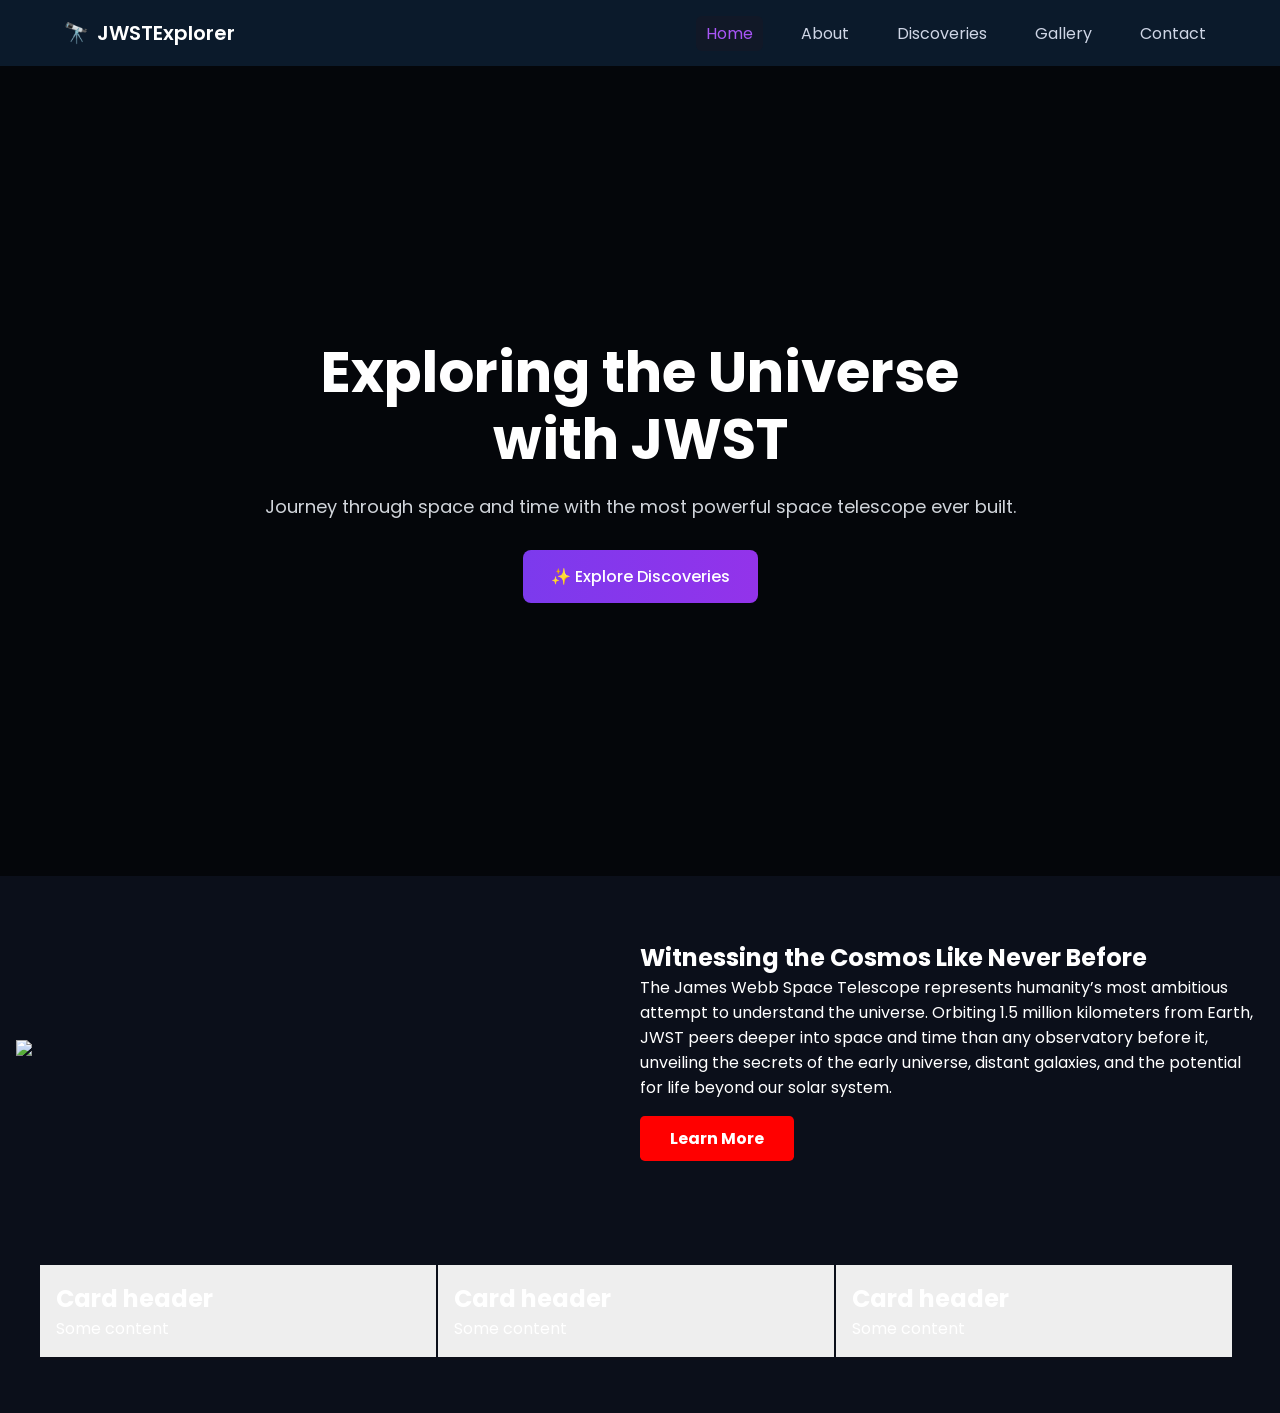
==== index.html @ 1551c355 "Add pages & skeleton" ====
<!DOCTYPE html>
<html lang="en">
<head>
  <meta charset="UTF-8">
  <meta name="viewport" content="width=device-width, initial-scale=1.0">
  <title>JWST Explorer</title>
  <link rel="stylesheet" href="style.css">
  <link href="https://fonts.googleapis.com/css2?family=Poppins:wght@300;400;600;700&display=swap" rel="stylesheet">
</head>
<body>

  <!-- NAVBAR -->
  <header class="navbar">
    <div class="container nav-container">
      <div class="logo">
        <span class="icon">🔭</span>
        JWSTExplorer
      </div>

      <nav>
        <ul class="nav-links">
          <li><a href="#" class="active">Home</a></li>
          <li><a href="#">About</a></li>
          <li><a href="#">Discoveries</a></li>
          <li><a href="#">Gallery</a></li>
          <li><a href="#">Contact</a></li>
        </ul>
      </nav>
    </div>
  </header>

  <!-- HERO -->
  <section class="hero">
    <div class="hero-overlay"></div>

    <div class="hero-content container">
      <h1>Exploring the Universe<br>with JWST</h1>
      <p>
        Journey through space and time with the most powerful space telescope ever built.
      </p>

      <a href="#" class="btn-primary">✨ Explore Discoveries</a>
    </div>
  </section>
<section class="text-image right">
    <div class="text-image-container">
        <div class="text-image-text">
            <img src="https://placehold.co/600x500">
        </div>
        <div class="text-image-content">
            <h1>Witnessing the Cosmos Like Never Before</h1>

            <p>The James Webb Space Telescope represents humanity’s most ambitious attempt to understand the universe. Orbiting 1.5 million kilometers from Earth, JWST peers deeper into space and time than any observatory before it, unveiling the secrets of the early universe, distant galaxies, and the potential for life beyond our solar system.</p>
            <a href="#">Learn More</a>
        </div>
    </div>

</section>

<section class="cards">

    <div class="card-container">
        <div class="a-card">
            <h2>Card header</h2>
            <p>Some content</p>
        </div>
        <div class="a-card">
            <h2>Card header</h2>
            <p>Some content</p>
        </div>
        <div class="a-card">
            <h2>Card header</h2>
            <p>Some content</p>
        </div>
    </div>
</section>
</body>
</html>
---- style.css ----
/* RESET */
* {
  margin: 0;
  padding: 0;
  box-sizing: border-box;
}

body {
  font-family: 'Poppins', sans-serif;
  color: #fff;
  background-color: #0b0f1a;
}

/* CONTAINER */
.container {
  width: 90%;
  max-width: 1200px;
  margin: 0 auto;
}

/* NAVBAR */
.navbar {
  background: #0b1a2b;
  padding: 18px 0;
  position: sticky;
  top: 0;
  z-index: 1000;
}

.nav-container {
  display: flex;
  justify-content: space-between;
  align-items: center;
}

.logo {
  font-weight: 600;
  font-size: 20px;
  display: flex;
  align-items: center;
  gap: 8px;
}

.nav-links {
  list-style: none;
  display: flex;
  gap: 28px;
}

.nav-links a {
  text-decoration: none;
  color: #cfd6e6;
  font-weight: 400;
  transition: 0.3s;
  padding: 6px 10px;
  border-radius: 6px;
}

.nav-links a:hover {
  color: #fff;
}

.nav-links .active {
  background: #111827;
  color: #a855f7;
}

/* HERO */
.hero {
  position: relative;
  height: 90vh;
  background: url('../images/hero-bg.jpg') center/cover no-repeat;
  display: flex;
  align-items: center;
  justify-content: center;
  text-align: center;
}

/* dark overlay */
.hero-overlay {
  position: absolute;
  width: 100%;
  height: 100%;
  background: rgba(0,0,0,0.6);
}

/* content */
.hero-content {
  position: relative;
  z-index: 2;
  max-width: 800px;
}

.hero h1 {
  font-size: 56px;
  font-weight: 700;
  line-height: 1.2;
  margin-bottom: 20px;
}

.hero p {
  font-size: 18px;
  color: #d1d5db;
  margin-bottom: 30px;
}

/* BUTTON */
.btn-primary {
  display: inline-block;
  background: linear-gradient(90deg, #7c3aed, #9333ea);
  color: #fff;
  padding: 14px 28px;
  border-radius: 8px;
  text-decoration: none;
  font-weight: 500;
  transition: 0.3s;
}

.btn-primary:hover {
  transform: translateY(-2px);
  opacity: 0.9;
}

/* the CSS for both of these text and image patterns is the same */

.text-image-container {
    max-width: 1280px;
    margin: 3rem auto;
    padding: 1rem;
}

@media screen and (min-width:700px) {
    .text-image-container {
        display: flex;
        align-items: center;
    }
}

.left .text-image-text {
    order: 1;
}

.text-image-text {
    flex: 1;
}

.text-image-content {
    flex: 1;
}

.text-image-content a {
    display: inline-block;
    padding: 10px 30px;
    border-radius: 0.3rem;
    background: red;
    margin-top: 1rem;
    color: white;
    text-decoration: none;
    font-weight: bold;
}

.cards {
    padding: 10px;
}

.card-container {
    max-width: 1280px;
    margin: 0 auto;
}

@media screen and (min-width: 700px) {
    .cards {
        padding: 40px;
    }
    .card-container {
        display: flex;
        flex-wrap: wrap;
    }
}

/*This is a shorthand property that sets flex-grow, flex-shrink, and flex-basis. It's useful to think of them as proportional arguments about how much the element should grow or shrink. 0 0 33% basically just means "take up a third", and don't "grow" or "shrink" any more, proportional to the other elements. */
.a-card {
    flex: 0 0 33%;
    background: #eee;
    padding: 1rem;
    margin-right: 2px;
    margin-bottom: 1rem;
}

.a-card * {
    margin: 0;
    padding: 0;
}

.a-card a {
    display: inline-block;
    padding: 10px 30px;
    border-radius: 0.3rem;
    background: white;
    margin-top: 1rem;
}

/* RESPONSIVE */
@media (max-width: 768px) {
  .hero h1 {
    font-size: 36px;
  }

  .nav-links {
    gap: 16px;
  }
}
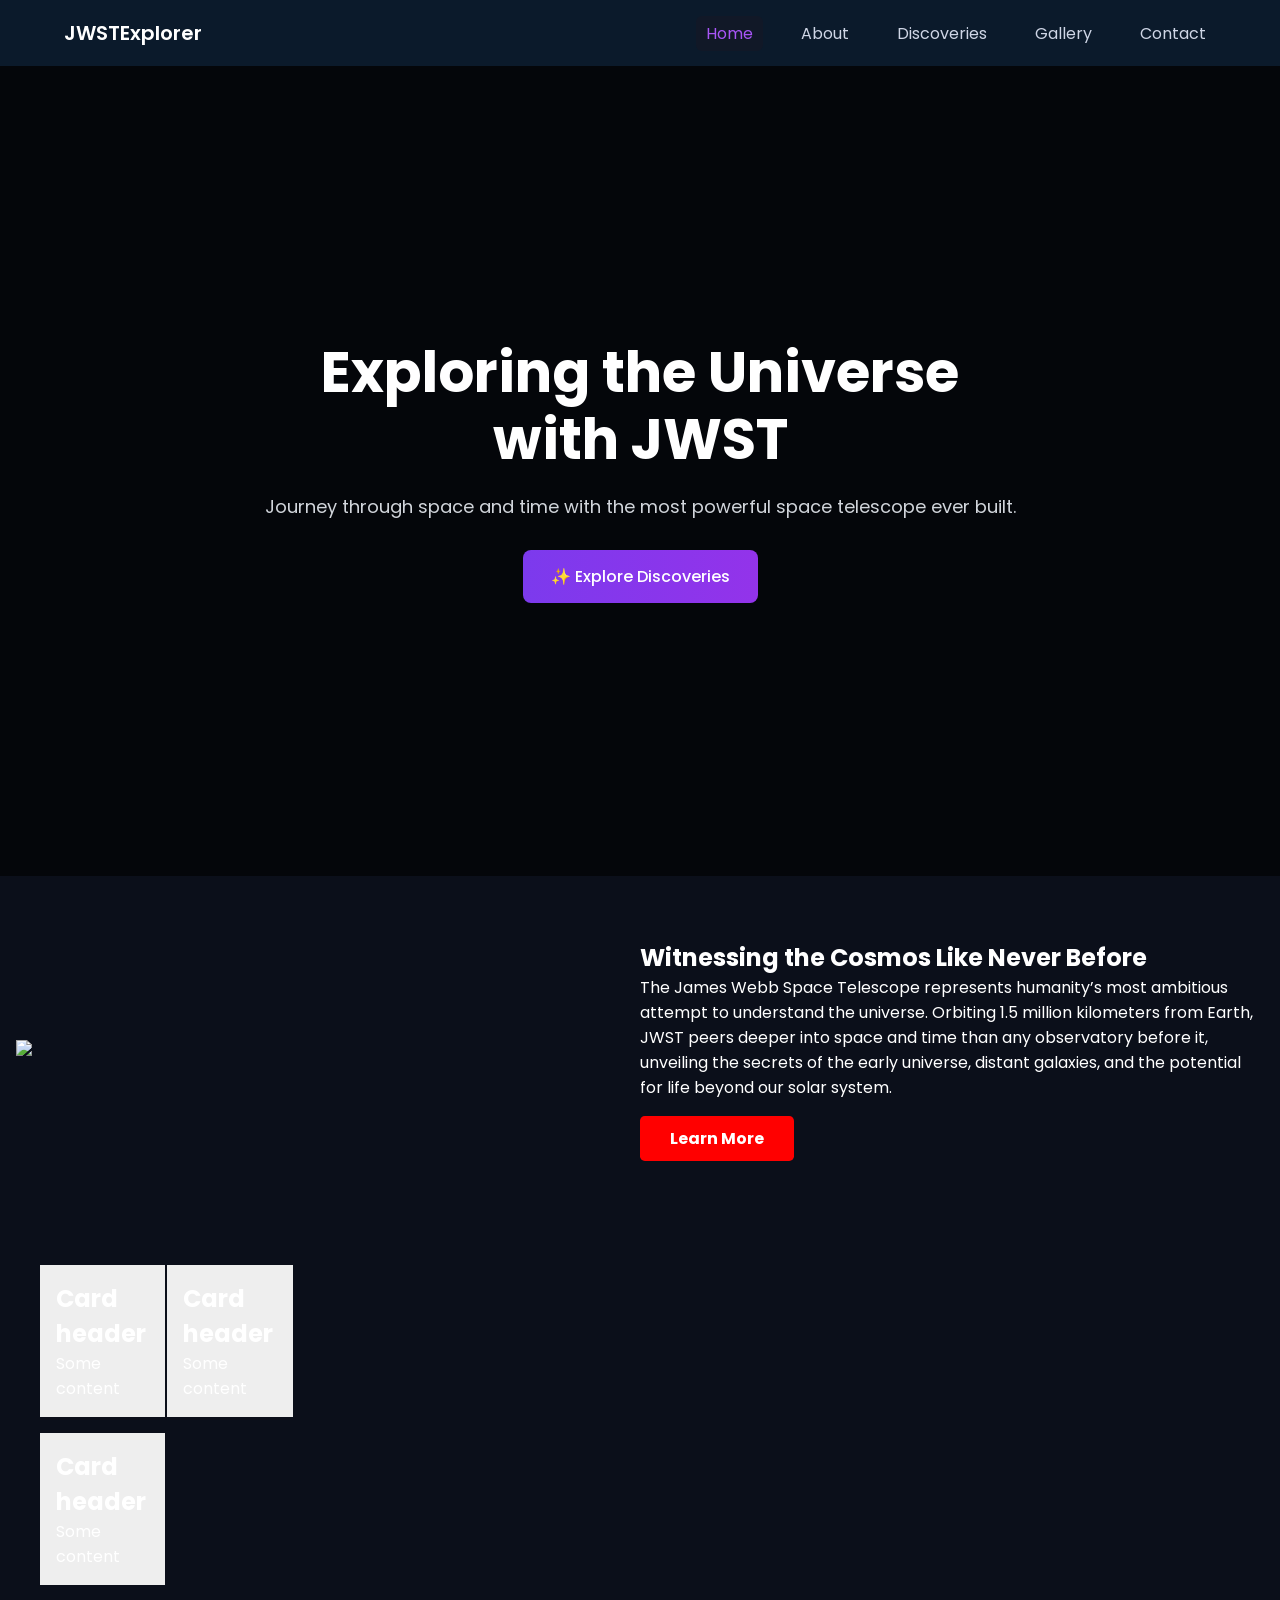
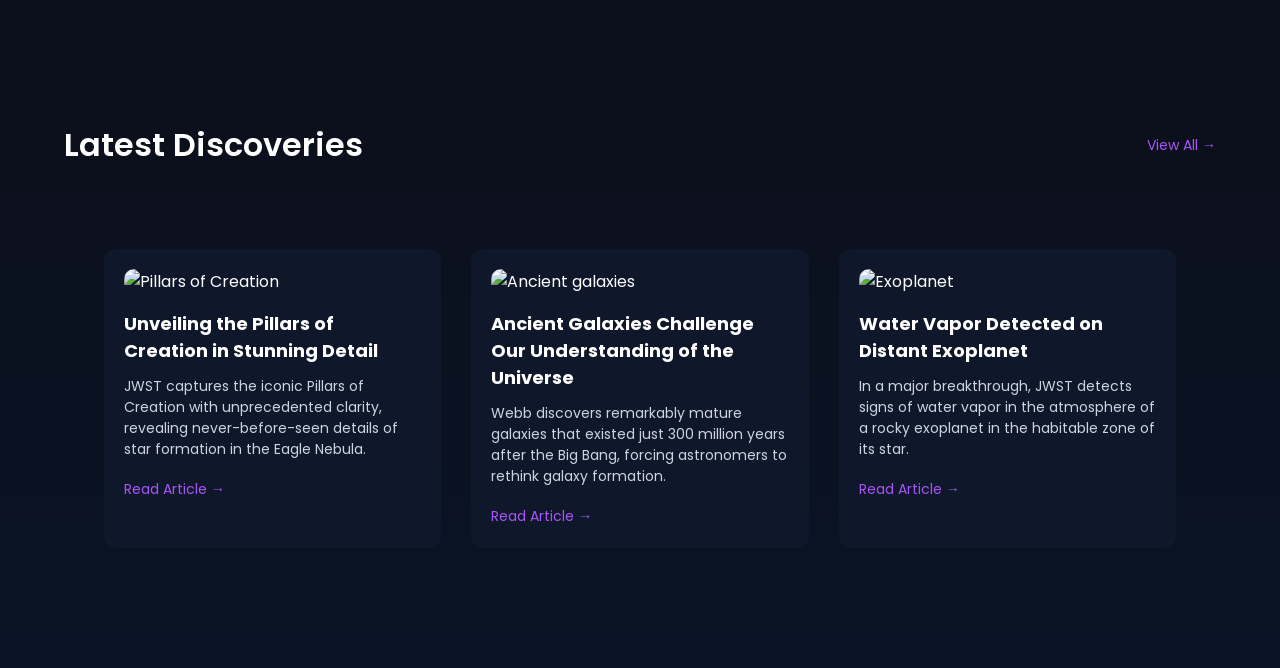
==== commit 3d3f0d39: "Add cards" ====
--- a/index.html
+++ b/index.html
@@ -13,7 +13,6 @@
   <header class="navbar">
     <div class="container nav-container">
       <div class="logo">
-        <span class="icon">🔭</span>
         JWSTExplorer
       </div>
 
@@ -74,5 +73,52 @@
         </div>
     </div>
 </section>
+<!-- DISCOVERIES -->
+<section class="discoveries">
+  <div class="container">
+
+    <div class="section-header">
+      <h2>Latest Discoveries</h2>
+      <a href="#" class="view-all">View All →</a>
+    </div>
+
+    <div class="cards">
+
+      <!-- CARD 1 -->
+      <div class="card">
+        <img src="images/pillars.jpg" alt="Pillars of Creation">
+        <h3>Unveiling the Pillars of Creation in Stunning Detail</h3>
+        <p>
+          JWST captures the iconic Pillars of Creation with unprecedented clarity,
+          revealing never-before-seen details of star formation in the Eagle Nebula.
+        </p>
+        <a href="#" class="read-more">Read Article →</a>
+      </div>
+
+      <!-- CARD 2 -->
+      <div class="card">
+        <img src="images/galaxies.jpg" alt="Ancient galaxies">
+        <h3>Ancient Galaxies Challenge Our Understanding of the Universe</h3>
+        <p>
+          Webb discovers remarkably mature galaxies that existed just 300 million
+          years after the Big Bang, forcing astronomers to rethink galaxy formation.
+        </p>
+        <a href="#" class="read-more">Read Article →</a>
+      </div>
+
+      <!-- CARD 3 -->
+      <div class="card">
+        <img src="images/exoplanet.jpg" alt="Exoplanet">
+        <h3>Water Vapor Detected on Distant Exoplanet</h3>
+        <p>
+          In a major breakthrough, JWST detects signs of water vapor in the atmosphere
+          of a rocky exoplanet in the habitable zone of its star.
+        </p>
+        <a href="#" class="read-more">Read Article →</a>
+      </div>
+
+    </div>
+  </div>
+</section>
 </body>
 </html>
--- a/style.css
+++ b/style.css
@@ -200,6 +200,111 @@
     margin-top: 1rem;
 }
 
+.cards {
+    padding: 10px;
+}
+
+.card-container {
+    max-width: 1280px;
+    margin: 0 auto;
+}
+
+@media screen and (min-width: 700px) {
+    .cards {
+        padding: 40px;
+    }
+    .card-container {
+        display: flex;
+        flex-wrap: wrap;
+    }
+}
+
+/* DISCOVERIES SECTION */
+.discoveries {
+  padding: 80px 0;
+  background: linear-gradient(to bottom, #0b0f1a, #0a1426);
+}
+
+/* header row */
+.section-header {
+  display: flex;
+  justify-content: space-between;
+  align-items: center;
+  margin-bottom: 40px;
+}
+
+.section-header h2 {
+  font-size: 32px;
+  font-weight: 600;
+}
+
+.view-all {
+  color: #a855f7;
+  text-decoration: none;
+  font-size: 14px;
+}
+
+/* cards layout */
+.cards {
+  display: grid;
+  grid-template-columns: repeat(3, 1fr);
+  gap: 30px;
+}
+
+/* card styling */
+.card {
+  background: #0f172a;
+  padding: 20px;
+  border-radius: 12px;
+  transition: 0.3s;
+}
+
+.card:hover {
+  transform: translateY(-6px);
+}
+
+/* image */
+.card img {
+  width: 100%;
+  height: 260px;
+  object-fit: cover;
+  border-radius: 10px;
+  margin-bottom: 16px;
+}
+
+/* text */
+.card h3 {
+  font-size: 18px;
+  margin-bottom: 12px;
+}
+
+.card p {
+  font-size: 14px;
+  color: #cbd5e1;
+  margin-bottom: 16px;
+  line-height: 1.5;
+}
+
+/* link */
+.read-more {
+  color: #a855f7;
+  text-decoration: none;
+  font-size: 14px;
+}
+
+/* RESPONSIVE */
+@media (max-width: 900px) {
+  .cards {
+    grid-template-columns: 1fr 1fr;
+  }
+}
+
+@media (max-width: 600px) {
+  .cards {
+    grid-template-columns: 1fr;
+  }
+}
+
 /* RESPONSIVE */
 @media (max-width: 768px) {
   .hero h1 {
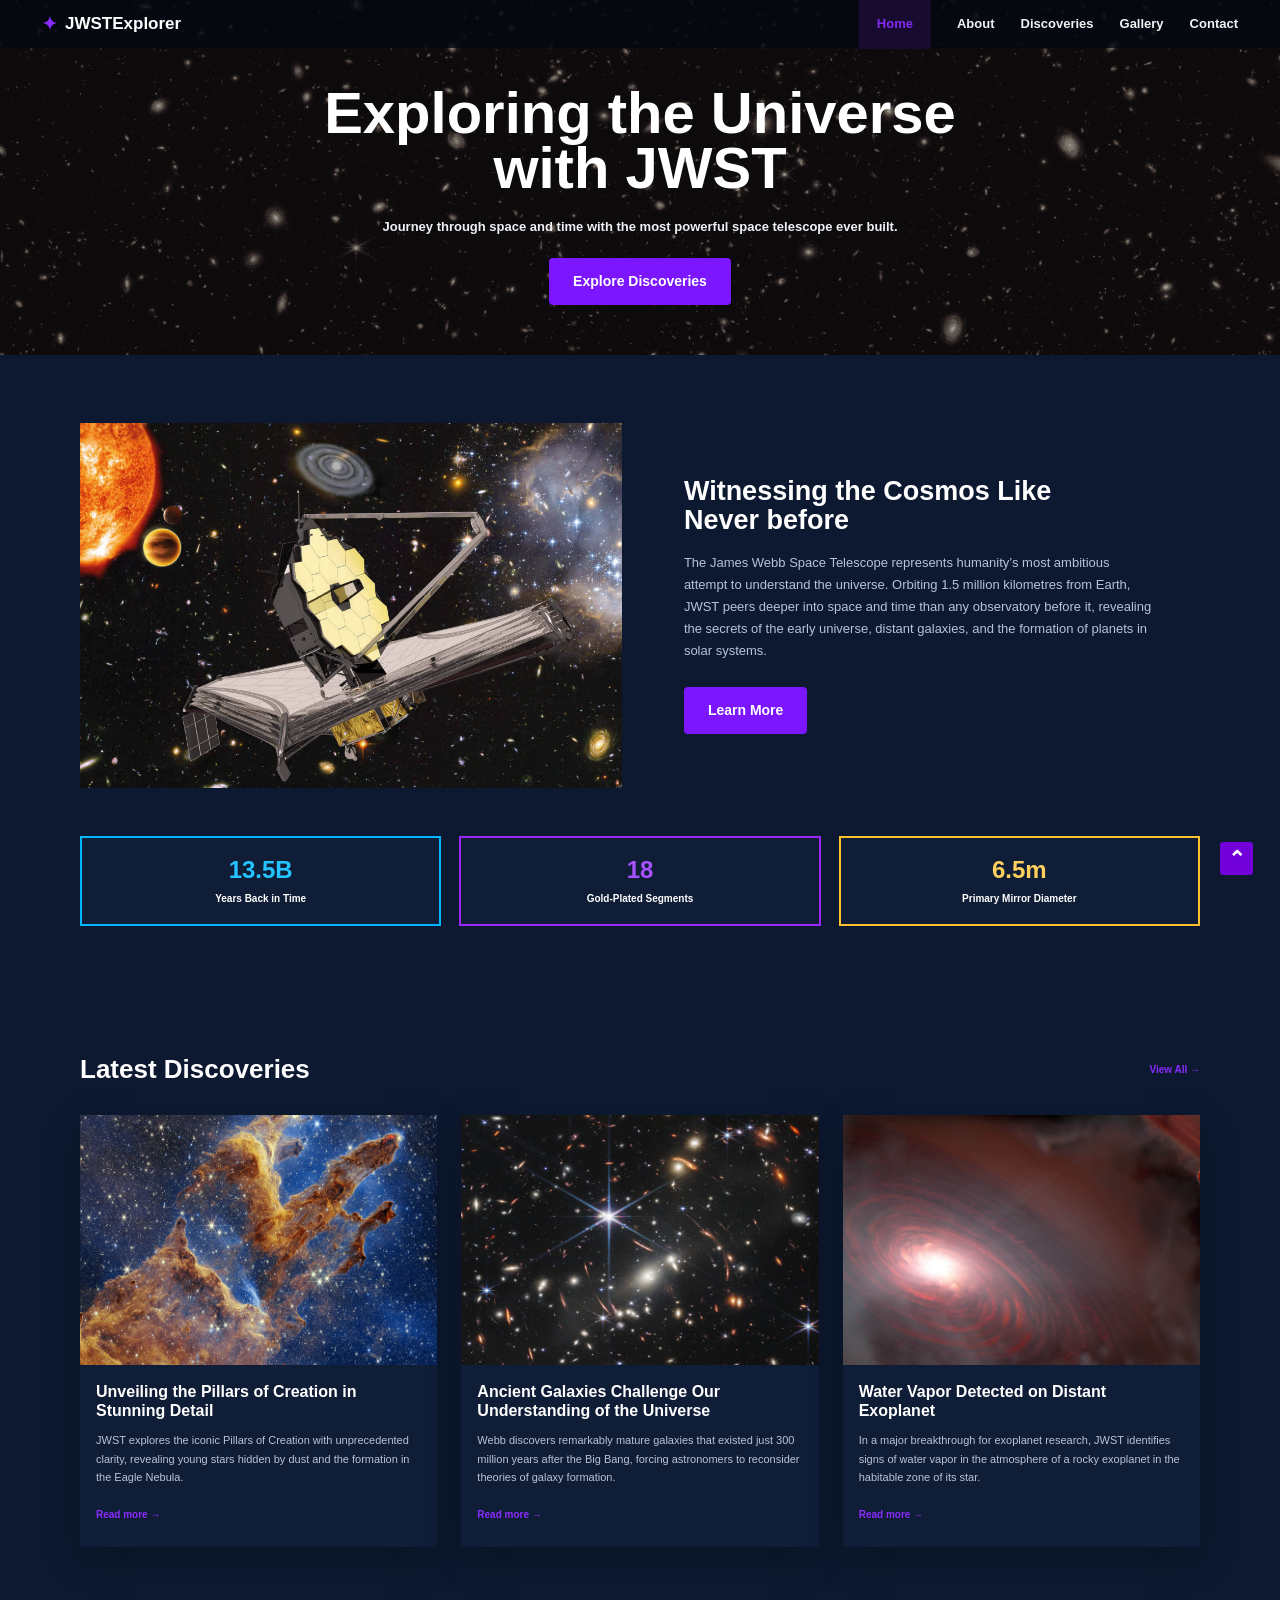
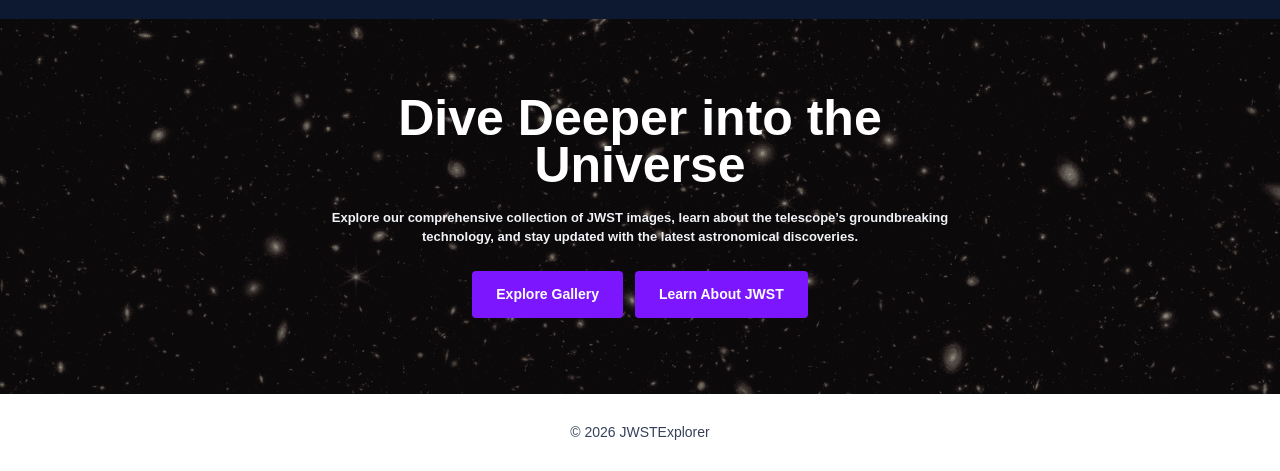
==== commit 01947b36: "." ====
--- a/index.html
+++ b/index.html
@@ -1,124 +1,104 @@
 <!DOCTYPE html>
 <html lang="en">
-<head>
-  <meta charset="UTF-8">
-  <meta name="viewport" content="width=device-width, initial-scale=1.0">
-  <title>JWST Explorer</title>
-  <link rel="stylesheet" href="style.css">
-  <link href="https://fonts.googleapis.com/css2?family=Poppins:wght@300;400;600;700&display=swap" rel="stylesheet">
-</head>
-<body>
-
-  <!-- NAVBAR -->
-  <header class="navbar">
-    <div class="container nav-container">
+  <head>
+    <meta charset="UTF-8" />
+    <meta name="viewport" content="width=device-width, initial-scale=1.0" />
+    <title>JWST Explorer</title>
+    <link rel="stylesheet" href="style.css" />
+  </head>
+  <body>
+    <header class="site-header">
       <div class="logo">
-        JWSTExplorer
+        <span class="logo-icon">✦</span> JWSTExplorer
       </div>
-
-      <nav>
-        <ul class="nav-links">
-          <li><a href="#" class="active">Home</a></li>
-          <li><a href="#">About</a></li>
-          <li><a href="#">Discoveries</a></li>
-          <li><a href="#">Gallery</a></li>
-          <li><a href="#">Contact</a></li>
-        </ul>
+      <nav class="nav-links">
+        <a href="index.html" class="active">Home</a>
+        <a href="about.html">About</a>
+        <a href="discovery.html">Discoveries</a>
+        <a href="gallery.html">Gallery</a>
+        <a href="contact.html">Contact</a>
       </nav>
-    </div>
-  </header>
-
-  <!-- HERO -->
-  <section class="hero">
-    <div class="hero-overlay"></div>
-
-    <div class="hero-content container">
-      <h1>Exploring the Universe<br>with JWST</h1>
-      <p>
-        Journey through space and time with the most powerful space telescope ever built.
-      </p>
-
-      <a href="#" class="btn-primary">✨ Explore Discoveries</a>
-    </div>
-  </section>
-<section class="text-image right">
-    <div class="text-image-container">
-        <div class="text-image-text">
-            <img src="https://placehold.co/600x500">
+    </header>
+    <main>
+      <section class="hero">
+        <div class="hero-overlay">
+          <h1>Exploring the Universe <br>with JWST </h1>
+          <p> Journey through space and time with the most powerful space telescope ever built. </p>
+          <a href="discovery.html" class="btn primary">Explore Discoveries</a>
         </div>
-        <div class="text-image-content">
-            <h1>Witnessing the Cosmos Like Never Before</h1>
-
-            <p>The James Webb Space Telescope represents humanity’s most ambitious attempt to understand the universe. Orbiting 1.5 million kilometers from Earth, JWST peers deeper into space and time than any observatory before it, unveiling the secrets of the early universe, distant galaxies, and the potential for life beyond our solar system.</p>
-            <a href="#">Learn More</a>
+      </section>
+      <section class="intro-section">
+        <div class="intro-grid">
+          <div class="intro-image">
+            <img src="images/jwst-telescope.jpg" alt="James Webb Space Telescope" />
+          </div>
+          <div class="intro-content">
+            <h2>Witnessing the Cosmos Like <br>Never before </h2>
+            <p> The James Webb Space Telescope represents humanity’s most ambitious attempt to understand the universe. Orbiting 1.5 million kilometres from Earth, JWST peers deeper into space and time than any observatory before it, revealing the secrets of the early universe, distant galaxies, and the formation of planets in solar systems. </p>
+            <a href="about.html" class="btn secondary">Learn More</a>
+          </div>
         </div>
-    </div>
-
-</section>
-
-<section class="cards">
-
-    <div class="card-container">
-        <div class="a-card">
-            <h2>Card header</h2>
-            <p>Some content</p>
+        <div class="stats-grid">
+          <div class="stat-card blue">
+            <h3>13.5B</h3>
+            <p>Years Back in Time</p>
+          </div>
+          <div class="stat-card purple">
+            <h3>18</h3>
+            <p>Gold-Plated Segments</p>
+          </div>
+          <div class="stat-card yellow">
+            <h3>6.5m</h3>
+            <p>Primary Mirror Diameter</p>
+          </div>
         </div>
-        <div class="a-card">
-            <h2>Card header</h2>
-            <p>Some content</p>
+      </section>
+      <section class="discoveries-section">
+        <div class="section-header">
+          <h2>Latest Discoveries</h2>
+          <a href="discovery.html">View All →</a>
         </div>
-        <div class="a-card">
-            <h2>Card header</h2>
-            <p>Some content</p>
+        <div class="cards-grid">
+          <article class="discovery-card">
+            <img src="images/pillars-of-creation.png" alt="Pillars of Creation" />
+            <div class="card-content">
+              <h3>Unveiling the Pillars of Creation in Stunning Detail</h3>
+              <p> JWST explores the iconic Pillars of Creation with unprecedented clarity, revealing young stars hidden by dust and the formation in the Eagle Nebula. </p>
+              <a href="https://science.nasa.gov/missions/webb/nasas-webb-takes-star-filled-portrait-of-pillars-of-creation/">Read more →</a>
+            </div>
+          </article>
+          <article class="discovery-card">
+            <img src="images/deep-field.jpg" alt="Ancient galaxies" />
+            <div class="card-content">
+              <h3>Ancient Galaxies Challenge Our Understanding of the Universe</h3>
+              <p> Webb discovers remarkably mature galaxies that existed just 300 million years after the Big Bang, forcing astronomers to reconsider theories of galaxy formation. </p>
+              <a href="https://science.nasa.gov/missions/webb/nasa-webb-pushes-boundaries-of-observable-universe-closer-to-big-bang/">Read more →</a>
+            </div>
+          </article>
+          <article class="discovery-card">
+            <img src="images/exoplanet.jpg" alt="Exoplanet atmosphere" />
+            <div class="card-content">
+              <h3>Water Vapor Detected on Distant Exoplanet</h3>
+              <p> In a major breakthrough for exoplanet research, JWST identifies signs of water vapor in the atmosphere of a rocky exoplanet in the habitable zone of its star. </p>
+              <a href="https://science.nasa.gov/missions/webb/webb-detects-water-vapor-in-rocky-planet-forming-zone/">Read more →</a>
+            </div>
+          </article>
         </div>
-    </div>
-</section>
-<!-- DISCOVERIES -->
-<section class="discoveries">
-  <div class="container">
-
-    <div class="section-header">
-      <h2>Latest Discoveries</h2>
-      <a href="#" class="view-all">View All →</a>
-    </div>
-
-    <div class="cards">
-
-      <!-- CARD 1 -->
-      <div class="card">
-        <img src="images/pillars.jpg" alt="Pillars of Creation">
-        <h3>Unveiling the Pillars of Creation in Stunning Detail</h3>
-        <p>
-          JWST captures the iconic Pillars of Creation with unprecedented clarity,
-          revealing never-before-seen details of star formation in the Eagle Nebula.
-        </p>
-        <a href="#" class="read-more">Read Article →</a>
-      </div>
-
-      <!-- CARD 2 -->
-      <div class="card">
-        <img src="images/galaxies.jpg" alt="Ancient galaxies">
-        <h3>Ancient Galaxies Challenge Our Understanding of the Universe</h3>
-        <p>
-          Webb discovers remarkably mature galaxies that existed just 300 million
-          years after the Big Bang, forcing astronomers to rethink galaxy formation.
-        </p>
-        <a href="#" class="read-more">Read Article →</a>
-      </div>
-
-      <!-- CARD 3 -->
-      <div class="card">
-        <img src="images/exoplanet.jpg" alt="Exoplanet">
-        <h3>Water Vapor Detected on Distant Exoplanet</h3>
-        <p>
-          In a major breakthrough, JWST detects signs of water vapor in the atmosphere
-          of a rocky exoplanet in the habitable zone of its star.
-        </p>
-        <a href="#" class="read-more">Read Article →</a>
-      </div>
-
-    </div>
-  </div>
-</section>
-</body>
+      </section>
+      <section class="cta-section">
+        <div class="cta-overlay">
+          <h2>Dive Deeper into the <br>Universe </h2>
+          <p> Explore our comprehensive collection of JWST images, learn about the telescope’s groundbreaking technology, and stay updated with the latest astronomical discoveries. </p>
+          <div class="cta-buttons">
+            <a href="gallery.html" class="btn primary">Explore Gallery</a>
+            <a href="about.html" class="btn primary">Learn About JWST</a>
+          </div>
+        </div>
+      </section>
+      <footer class="site-footer">
+        <p>© 2026 JWSTExplorer</p>
+      </footer>
+      <a href="index.html" class="back-to-top" aria-label="Back to top">⌃</a>
+    </main>
+  </body>
 </html>
--- a/style.css
+++ b/style.css
@@ -1,317 +1,1827 @@
-/* RESET */
+/* style.css */
+
 * {
-  margin: 0;
-  padding: 0;
-  box-sizing: border-box;
+	margin: 0;
+	padding: 0;
+	box-sizing: border-box;
 }
 
 body {
-  font-family: 'Poppins', sans-serif;
-  color: #fff;
-  background-color: #0b0f1a;
-}
-
-/* CONTAINER */
+	font-family: Arial, Helvetica, sans-serif;
+	background: #0c172b;
+	color: #ffffff;
+	line-height: 1.5;
+}
+
+a {
+	color: inherit;
+	text-decoration: none;
+}
+
+img {
+	width: 100%;
+	display: block;
+}
+
+/* Header */
+
+.site-header {
+	position: absolute;
+	top: 0;
+	left: 0;
+	z-index: 10;
+	width: 100%;
+	height: 48px;
+	padding: 0 42px;
+	display: flex;
+	justify-content: space-between;
+	align-items: center;
+	background: rgba(4, 8, 18, 0.75);
+}
+
+.logo {
+	display: flex;
+	align-items: center;
+	gap: 7px;
+	font-size: 13px;
+	font-weight: 700;
+}
+
+.logo-icon {
+	color: #8b2cff;
+	font-size: 15px;
+}
+
+.nav-links {
+	display: flex;
+	align-items: center;
+	gap: 26px;
+	font-size: 10px;
+	font-weight: 600;
+}
+
+.nav-links a {
+	color: #d8def0;
+	opacity: 0.9;
+}
+
+.nav-links a.active,
+.nav-links a:hover {
+	color: #8b2cff;
+}
+
+/* Buttons */
+
+.btn {
+	display: inline-block;
+	padding: 11px 18px;
+	border-radius: 2px;
+	font-size: 10px;
+	font-weight: 700;
+	transition: 0.25s ease;
+}
+
+.btn.primary,
+.btn.secondary {
+	background: #7b16ff;
+	color: #ffffff;
+}
+
+.btn:hover {
+	transform: translateY(-2px);
+	background: #9b4dff;
+}
+
+/* Hero */
+
+.hero {
+	min-height: 355px;
+	background:
+		linear-gradient(rgba(0, 0, 0, 0.25), rgba(0, 0, 0, 0.25)),
+		url("images/background.png") center / cover no-repeat;
+	display: flex;
+	justify-content: center;
+	align-items: center;
+	text-align: center;
+	padding: 80px 20px 45px;
+}
+
+.hero-overlay {
+	max-width: 700px;
+}
+
+.hero h1 {
+	font-size: clamp(36px, 7vw, 58px);
+	line-height: 0.95;
+	font-weight: 800;
+	margin-bottom: 22px;
+}
+
+.hero p {
+	max-width: 530px;
+	margin: 0 auto 22px;
+	font-size: 13px;
+	font-weight: 600;
+	color: #f0f2f7;
+}
+
+/* Intro */
+
+.intro-section {
+	padding: 68px 42px 56px;
+	background: #0d1930;
+}
+
+.intro-grid {
+	max-width: 1120px;
+	margin: 0 auto;
+	display: grid;
+	grid-template-columns: 1.05fr 1fr;
+	gap: 62px;
+	align-items: center;
+}
+
+.intro-image img {
+	height: 365px;
+	object-fit: cover;
+}
+
+.intro-content h2 {
+	font-size: 27px;
+	line-height: 1.05;
+	margin-bottom: 18px;
+}
+
+.intro-content p {
+	color: #b8c3d8;
+	font-size: 13px;
+	line-height: 1.7;
+	max-width: 470px;
+	margin-bottom: 24px;
+}
+
+/* Stats */
+
+.stats-grid {
+	max-width: 1120px;
+	margin: 48px auto 0;
+	display: grid;
+	grid-template-columns: repeat(3, 1fr);
+	gap: 18px;
+}
+
+.stat-card {
+	text-align: center;
+	padding: 20px 10px;
+	background: #101d36;
+	border: 2px solid;
+}
+
+.stat-card h3 {
+	font-size: 23px;
+	margin-bottom: 6px;
+}
+
+.stat-card p {
+	font-size: 10px;
+	font-weight: 700;
+	color: #ffffff;
+}
+
+.stat-card.blue {
+	border-color: #00b7ff;
+}
+
+.stat-card.blue h3 {
+	color: #24c4ff;
+}
+
+.stat-card.purple {
+	border-color: #9b28ff;
+}
+
+.stat-card.purple h3 {
+	color: #a852ff;
+}
+
+.stat-card.yellow {
+	border-color: #ffbf2f;
+}
+
+.stat-card.yellow h3 {
+	color: #ffd15c;
+}
+
+/* Discoveries */
+
+.discoveries-section {
+	padding: 64px 42px 72px;
+	background: #0d1930;
+}
+
+.section-header {
+	max-width: 1120px;
+	margin: 0 auto 26px;
+	display: flex;
+	justify-content: space-between;
+	align-items: center;
+}
+
+.section-header h2 {
+	font-size: 26px;
+}
+
+.section-header a {
+	font-size: 10px;
+	font-weight: 700;
+	color: #8b2cff;
+}
+
+.cards-grid {
+	max-width: 1120px;
+	margin: 0 auto;
+	display: grid;
+	grid-template-columns: repeat(3, 1fr);
+	gap: 24px;
+}
+
+.discovery-card {
+	background: #101d36;
+	box-shadow: 0 12px 35px rgba(0, 0, 0, 0.25);
+}
+
+.discovery-card img {
+	height: 230px;
+	object-fit: cover;
+}
+
+.card-content {
+	padding: 16px 15px 20px;
+}
+
+.card-content h3 {
+	font-size: 16px;
+	line-height: 1.2;
+	margin-bottom: 11px;
+}
+
+.card-content p {
+	font-size: 11px;
+	color: #b8c3d8;
+	line-height: 1.6;
+	margin-bottom: 13px;
+}
+
+.card-content a {
+	font-size: 10px;
+	font-weight: 700;
+	color: #7b16ff;
+}
+
+/* CTA */
+
+.cta-section {
+	min-height: 375px;
+	background:
+		linear-gradient(rgba(0, 0, 0, 0.35), rgba(0, 0, 0, 0.35)),
+		url("images/background.png") center / cover no-repeat;
+	display: flex;
+	align-items: center;
+	justify-content: center;
+	text-align: center;
+	padding: 70px 24px;
+}
+
+.cta-overlay {
+	max-width: 720px;
+}
+
+.cta-section h2 {
+	font-size: clamp(34px, 6vw, 50px);
+	line-height: 0.95;
+	margin-bottom: 18px;
+}
+
+.cta-section p {
+	max-width: 640px;
+	margin: 0 auto 24px;
+	font-size: 13px;
+	font-weight: 600;
+	color: #f0f2f7;
+}
+
+.cta-buttons {
+	display: flex;
+	justify-content: center;
+	gap: 12px;
+	flex-wrap: wrap;
+}
+
+/* Responsive */
+
+@media (max-width: 900px) {
+	.site-header {
+		padding: 0 22px;
+	}
+
+	.nav-links {
+		gap: 14px;
+	}
+
+	.intro-grid,
+	.stats-grid,
+	.cards-grid {
+		grid-template-columns: 1fr;
+	}
+
+	.intro-grid {
+		gap: 34px;
+	}
+
+	.intro-image img {
+		height: auto;
+	}
+}
+
+@media (max-width: 600px) {
+	.site-header {
+		position: absolute;
+		height: auto;
+		padding: 16px 20px;
+		flex-direction: column;
+		gap: 12px;
+	}
+
+	.nav-links {
+		flex-wrap: wrap;
+		justify-content: center;
+	}
+
+	.hero {
+		padding-top: 135px;
+	}
+
+	.intro-section,
+	.discoveries-section {
+		padding-left: 22px;
+		padding-right: 22px;
+	}
+
+	.section-header {
+		align-items: flex-start;
+		gap: 10px;
+		flex-direction: column;
+	}
+}
+
+/* about.css */
+
+* {
+	margin: 0;
+	padding: 0;
+	box-sizing: border-box;
+}
+
+body {
+	background: #0d1930;
+	color: #ffffff;
+	font-family: Arial, Helvetica, sans-serif;
+	line-height: 1.5;
+}
+
+a {
+	color: inherit;
+	text-decoration: none;
+}
+
 .container {
-  width: 90%;
-  max-width: 1200px;
-  margin: 0 auto;
-}
-
-/* NAVBAR */
-.navbar {
-  background: #0b1a2b;
-  padding: 18px 0;
-  position: sticky;
-  top: 0;
-  z-index: 1000;
-}
-
-.nav-container {
-  display: flex;
-  justify-content: space-between;
-  align-items: center;
+	width: min(1120px, calc(100% - 64px));
+	margin: 0 auto;
+}
+
+/* Header */
+
+.site-header {
+	position: absolute;
+	top: 0;
+	left: 0;
+	z-index: 20;
+	width: 100%;
+	height: 45px;
+	padding: 0 42px;
+	background: rgba(4, 8, 18, 0.78);
+	display: flex;
+	align-items: center;
+	justify-content: space-between;
 }
 
 .logo {
-  font-weight: 600;
-  font-size: 20px;
-  display: flex;
-  align-items: center;
-  gap: 8px;
+	display: flex;
+	align-items: center;
+	gap: 7px;
+	font-size: 13px;
+	font-weight: 700;
+}
+
+.logo-icon {
+	color: #8b2cff;
+	font-size: 15px;
 }
 
 .nav-links {
-  list-style: none;
-  display: flex;
-  gap: 28px;
+	display: flex;
+	gap: 26px;
+	align-items: center;
+	font-size: 10px;
+	font-weight: 600;
 }
 
 .nav-links a {
-  text-decoration: none;
-  color: #cfd6e6;
-  font-weight: 400;
-  transition: 0.3s;
-  padding: 6px 10px;
-  border-radius: 6px;
-}
-
+	color: #d7ddec;
+	opacity: 0.95;
+}
+
+.nav-links a.active,
 .nav-links a:hover {
-  color: #fff;
-}
-
-.nav-links .active {
-  background: #111827;
-  color: #a855f7;
-}
-
-/* HERO */
-.hero {
-  position: relative;
-  height: 90vh;
-  background: url('../images/hero-bg.jpg') center/cover no-repeat;
-  display: flex;
-  align-items: center;
-  justify-content: center;
-  text-align: center;
-}
-
-/* dark overlay */
-.hero-overlay {
-  position: absolute;
-  width: 100%;
-  height: 100%;
-  background: rgba(0,0,0,0.6);
-}
-
-/* content */
+	color: #8b2cff;
+}
+
+/* Hero */
+
+.page-hero {
+	min-height: 330px;
+	padding: 100px 20px 60px;
+	background:
+		linear-gradient(rgba(0, 0, 0, 0.28), rgba(0, 0, 0, 0.28)),
+		url("images/background.png") center / cover no-repeat;
+	display: flex;
+	align-items: center;
+	justify-content: center;
+	text-align: center;
+}
+
 .hero-content {
-  position: relative;
-  z-index: 2;
-  max-width: 800px;
-}
-
-.hero h1 {
-  font-size: 56px;
-  font-weight: 700;
-  line-height: 1.2;
-  margin-bottom: 20px;
-}
-
-.hero p {
-  font-size: 18px;
-  color: #d1d5db;
-  margin-bottom: 30px;
-}
-
-/* BUTTON */
-.btn-primary {
-  display: inline-block;
-  background: linear-gradient(90deg, #7c3aed, #9333ea);
-  color: #fff;
-  padding: 14px 28px;
-  border-radius: 8px;
-  text-decoration: none;
-  font-weight: 500;
-  transition: 0.3s;
-}
-
-.btn-primary:hover {
-  transform: translateY(-2px);
-  opacity: 0.9;
-}
-
-/* the CSS for both of these text and image patterns is the same */
-
-.text-image-container {
-    max-width: 1280px;
-    margin: 3rem auto;
-    padding: 1rem;
-}
-
-@media screen and (min-width:700px) {
-    .text-image-container {
-        display: flex;
-        align-items: center;
-    }
-}
-
-.left .text-image-text {
-    order: 1;
-}
-
-.text-image-text {
-    flex: 1;
-}
-
-.text-image-content {
-    flex: 1;
-}
-
-.text-image-content a {
-    display: inline-block;
-    padding: 10px 30px;
-    border-radius: 0.3rem;
-    background: red;
-    margin-top: 1rem;
-    color: white;
-    text-decoration: none;
-    font-weight: bold;
-}
-
-.cards {
-    padding: 10px;
-}
-
-.card-container {
-    max-width: 1280px;
-    margin: 0 auto;
-}
-
-@media screen and (min-width: 700px) {
-    .cards {
-        padding: 40px;
-    }
-    .card-container {
-        display: flex;
-        flex-wrap: wrap;
-    }
-}
-
-/*This is a shorthand property that sets flex-grow, flex-shrink, and flex-basis. It's useful to think of them as proportional arguments about how much the element should grow or shrink. 0 0 33% basically just means "take up a third", and don't "grow" or "shrink" any more, proportional to the other elements. */
-.a-card {
-    flex: 0 0 33%;
-    background: #eee;
-    padding: 1rem;
-    margin-right: 2px;
-    margin-bottom: 1rem;
-}
-
-.a-card * {
-    margin: 0;
-    padding: 0;
-}
-
-.a-card a {
-    display: inline-block;
-    padding: 10px 30px;
-    border-radius: 0.3rem;
-    background: white;
-    margin-top: 1rem;
-}
-
-.cards {
-    padding: 10px;
-}
-
-.card-container {
-    max-width: 1280px;
-    margin: 0 auto;
-}
-
-@media screen and (min-width: 700px) {
-    .cards {
-        padding: 40px;
-    }
-    .card-container {
-        display: flex;
-        flex-wrap: wrap;
-    }
-}
-
-/* DISCOVERIES SECTION */
-.discoveries {
-  padding: 80px 0;
-  background: linear-gradient(to bottom, #0b0f1a, #0a1426);
-}
-
-/* header row */
-.section-header {
-  display: flex;
-  justify-content: space-between;
-  align-items: center;
-  margin-bottom: 40px;
-}
-
-.section-header h2 {
-  font-size: 32px;
-  font-weight: 600;
-}
-
-.view-all {
-  color: #a855f7;
-  text-decoration: none;
-  font-size: 14px;
-}
-
-/* cards layout */
-.cards {
-  display: grid;
-  grid-template-columns: repeat(3, 1fr);
-  gap: 30px;
-}
-
-/* card styling */
-.card {
-  background: #0f172a;
-  padding: 20px;
-  border-radius: 12px;
-  transition: 0.3s;
-}
-
-.card:hover {
-  transform: translateY(-6px);
-}
-
-/* image */
-.card img {
-  width: 100%;
-  height: 260px;
-  object-fit: cover;
-  border-radius: 10px;
-  margin-bottom: 16px;
-}
-
-/* text */
-.card h3 {
-  font-size: 18px;
-  margin-bottom: 12px;
-}
-
-.card p {
-  font-size: 14px;
-  color: #cbd5e1;
-  margin-bottom: 16px;
-  line-height: 1.5;
-}
-
-/* link */
-.read-more {
-  color: #a855f7;
-  text-decoration: none;
-  font-size: 14px;
-}
-
-/* RESPONSIVE */
+	max-width: 720px;
+}
+
+.hero-content h1 {
+	font-size: clamp(42px, 7vw, 66px);
+	line-height: 0.95;
+	font-weight: 800;
+	margin-bottom: 17px;
+}
+
+.hero-content p {
+	max-width: 620px;
+	margin: 0 auto 22px;
+	color: #f0f3fb;
+	font-size: 13px;
+	font-weight: 600;
+}
+
+.hero-buttons {
+	display: flex;
+	justify-content: center;
+	gap: 12px;
+	flex-wrap: wrap;
+}
+
+/* Buttons */
+
+.btn {
+	display: inline-block;
+	padding: 10px 17px;
+	background: #7b16ff;
+	color: #ffffff;
+	border-radius: 2px;
+	font-size: 10px;
+	font-weight: 700;
+	transition: 0.25s ease;
+}
+
+.btn:hover {
+	background: #9b4dff;
+	transform: translateY(-2px);
+}
+
+/* About */
+
+.about-section {
+	padding: 62px 0 40px;
+	background: #0d1930;
+}
+
+.about-section h2 {
+	font-size: 29px;
+	line-height: 1.1;
+	margin-bottom: 18px;
+}
+
+.about-section p {
+	color: #b8c3d8;
+	font-size: 12px;
+	line-height: 1.7;
+	margin-bottom: 12px;
+}
+
+/* Video */
+
+.video-wrapper {
+	position: relative;
+	width: 100%;
+	margin: 38px 0 36px;
+	aspect-ratio: 16 / 9;
+	background: #000;
+	overflow: hidden;
+	box-shadow: 0 14px 35px rgba(0, 0, 0, 0.35);
+}
+
+.video-wrapper iframe {
+	width: 100%;
+	height: 100%;
+	display: block;
+}
+
+/* Stats */
+
+.stats-grid {
+	display: grid;
+	grid-template-columns: repeat(3, 1fr);
+	gap: 18px;
+}
+
+.stat-card {
+	background: #101d36;
+	border: 2px solid;
+	text-align: center;
+	padding: 20px 10px 18px;
+}
+
+.stat-card h3 {
+	font-size: 24px;
+	line-height: 1;
+	margin-bottom: 9px;
+	font-weight: 800;
+}
+
+.stat-card p {
+	font-size: 10px;
+	color: #ffffff;
+	font-weight: 700;
+	margin: 0;
+}
+
+.stat-card.blue {
+	border-color: #00b7ff;
+}
+
+.stat-card.blue h3 {
+	color: #23c4ff;
+}
+
+.stat-card.purple {
+	border-color: #9b28ff;
+}
+
+.stat-card.purple h3 {
+	color: #a852ff;
+}
+
+.stat-card.yellow {
+	border-color: #ffbf2f;
+}
+
+.stat-card.yellow h3 {
+	color: #ffd15c;
+}
+
+/* Instruments */
+
+.instruments-section {
+	padding: 48px 0 70px;
+	background: #0d1930;
+}
+
+.instruments-section h2 {
+	text-align: center;
+	font-size: 26px;
+	margin-bottom: 34px;
+}
+
+.instrument-grid {
+	display: grid;
+	grid-template-columns: repeat(2, 1fr);
+	gap: 20px;
+}
+
+.instrument-card {
+	background: #101d36;
+	border: 2px solid;
+	padding: 27px 34px 28px;
+	min-height: 150px;
+}
+
+.instrument-card h3 {
+	text-align: center;
+	font-size: 25px;
+	line-height: 1;
+	margin-bottom: 18px;
+	font-weight: 800;
+	letter-spacing: 0.5px;
+}
+
+.instrument-card p {
+	color: #c0cadc;
+	font-size: 12px;
+	line-height: 1.65;
+}
+
+.instrument-card.blue {
+	border-color: #00b7ff;
+}
+
+.instrument-card.blue h3 {
+	color: #23c4ff;
+}
+
+.instrument-card.purple {
+	border-color: #9b28ff;
+}
+
+.instrument-card.purple h3 {
+	color: #a852ff;
+}
+
+.instrument-card.yellow {
+	border-color: #ffbf2f;
+}
+
+.instrument-card.yellow h3 {
+	color: #ffd15c;
+}
+
+/* Responsive */
+
 @media (max-width: 900px) {
-  .cards {
-    grid-template-columns: 1fr 1fr;
-  }
+	.container {
+		width: min(100% - 40px, 1120px);
+	}
+
+	.site-header {
+		padding: 0 22px;
+	}
+
+	.nav-links {
+		gap: 14px;
+	}
+
+	.stats-grid {
+		grid-template-columns: repeat(2, 1fr);
+	}
+
+	.instrument-grid {
+		grid-template-columns: 1fr;
+	}
 }
 
 @media (max-width: 600px) {
-  .cards {
-    grid-template-columns: 1fr;
-  }
-}
-
-/* RESPONSIVE */
-@media (max-width: 768px) {
-  .hero h1 {
-    font-size: 36px;
-  }
-
-  .nav-links {
-    gap: 16px;
-  }
+	.site-header {
+		height: auto;
+		padding: 15px 20px;
+		flex-direction: column;
+		gap: 12px;
+	}
+
+	.nav-links {
+		flex-wrap: wrap;
+		justify-content: center;
+	}
+
+	.page-hero {
+		padding-top: 135px;
+	}
+
+	.stats-grid {
+		grid-template-columns: 1fr;
+	}
+
+	.instrument-card {
+		padding: 24px 22px;
+	}
+
+	.about-section h2,
+	.instruments-section h2 {
+		font-size: 24px;
+	}
+}
+
+/* Timeline */
+
+.timeline-section {
+	background: #0d1930;
+	padding: 40px 0 80px;
+}
+
+.timeline-container {
+	width: min(820px, calc(100% - 40px));
+	margin: 0 auto;
+}
+
+.timeline-section h2 {
+	text-align: center;
+	font-size: 28px;
+	margin-bottom: 45px;
+}
+
+.timeline {
+	position: relative;
+	padding-left: 95px;
+}
+
+.timeline::before {
+	content: "";
+	position: absolute;
+	top: 0;
+	bottom: 0;
+	left: 78px;
+	width: 4px;
+	background: #ff3d78;
+	border-radius: 999px;
+}
+
+.timeline-item {
+	position: relative;
+	margin-bottom: 34px;
+}
+
+.timeline-date {
+	position: absolute;
+	left: -95px;
+	top: 16px;
+	width: 70px;
+	text-align: right;
+	font-size: 10px;
+	font-weight: 700;
+	color: #3f4c67;
+}
+
+.timeline-dot {
+	position: absolute;
+	left: -27px;
+	top: 15px;
+	width: 14px;
+	height: 14px;
+	background: #ff3d78;
+	border-radius: 50%;
+	box-shadow: 0 0 0 4px #0d1930;
+}
+
+.timeline-card {
+	background: #ffffff;
+	border-radius: 5px;
+	overflow: hidden;
+	padding: 12px;
+	color: #111827;
+	box-shadow: 0 10px 26px rgba(0, 0, 0, 0.28);
+}
+
+.timeline-card img {
+	width: 100%;
+	height: 275px;
+	object-fit: cover;
+	border-radius: 2px;
+	display: block;
+}
+
+.timeline-content {
+	padding: 9px 2px 2px;
+}
+
+.timeline-content h3 {
+	font-size: 13px;
+	font-weight: 800;
+	color: #111827;
+	margin-bottom: 4px;
+}
+
+.timeline-content p {
+	font-size: 10px;
+	line-height: 1.55;
+	color: #4b5563;
+}
+
+/* Mobile timeline */
+
+@media (max-width: 700px) {
+	.timeline {
+		padding-left: 42px;
+	}
+
+	.timeline::before {
+		left: 20px;
+	}
+
+	.timeline-date {
+		position: relative;
+		left: 0;
+		top: 0;
+		width: auto;
+		text-align: left;
+		margin-bottom: 8px;
+		color: #7c8aa6;
+	}
+
+	.timeline-dot {
+		left: -28px;
+		top: 24px;
+	}
+
+	.timeline-card img {
+		height: 210px;
+	}
+}
+
+/* Launch Site */
+
+.launch-site-section {
+	background: #0d1930;
+	padding: 78px 0 180px;
+}
+
+.launch-container {
+	width: min(1740px, calc(100% - 110px));
+	margin: 0 auto;
+}
+
+.launch-site-section h2 {
+	text-align: center;
+	font-size: 41px;
+	line-height: 1.1;
+	font-weight: 800;
+	margin-bottom: 22px;
+}
+
+.launch-site-section p {
+	width: min(1240px, 100%);
+	margin: 0 auto 25px;
+	color: #ffffff;
+	font-size: 17px;
+	line-height: 1.55;
+	text-align: left;
+}
+
+.map-wrapper {
+	width: 100%;
+	height: 390px;
+	overflow: hidden;
+	border-radius: 42px;
+	background: #101d36;
+}
+
+.map-wrapper iframe {
+	width: 100%;
+	height: 100%;
+	display: block;
+	border: 0;
+}
+
+/* Footer */
+
+.site-footer {
+	background: #ffffff;
+	color: #34405a;
+	text-align: center;
+	padding: 28px 20px;
+	font-size: 14px;
+}
+
+/* Back to top button */
+
+.back-to-top {
+	position: fixed;
+	right: 27px;
+	bottom: 25px;
+	width: 33px;
+	height: 33px;
+	border-radius: 3px;
+	background: #7100d9;
+	color: #ffffff;
+	display: grid;
+	place-items: center;
+	font-size: 21px;
+	font-weight: 800;
+	z-index: 50;
+	transition: 0.25s ease;
+}
+
+.back-to-top:hover {
+	background: #8b2cff;
+	transform: translateY(-2px);
+}
+
+/* Launch Site responsive */
+
+@media (max-width: 900px) {
+	.launch-container {
+		width: min(100% - 40px, 1740px);
+	}
+
+	.launch-site-section {
+		padding: 60px 0 110px;
+	}
+
+	.launch-site-section h2 {
+		font-size: 32px;
+	}
+
+	.launch-site-section p {
+		font-size: 14px;
+	}
+
+	.map-wrapper {
+		height: 340px;
+		border-radius: 24px;
+	}
+}
+
+@media (max-width: 600px) {
+	.launch-site-section {
+		padding: 48px 0 80px;
+	}
+
+	.launch-site-section h2 {
+		font-size: 28px;
+	}
+
+	.map-wrapper {
+		height: 300px;
+		border-radius: 18px;
+	}
+
+	.back-to-top {
+		right: 18px;
+		bottom: 18px;
+	}
+}
+
+/* discoveries.css */
+
+* {
+	margin: 0;
+	padding: 0;
+	box-sizing: border-box;
+}
+
+body {
+	background: #0d1930;
+	color: #ffffff;
+	font-family: Arial, Helvetica, sans-serif;
+	line-height: 1.5;
+}
+
+a {
+	color: inherit;
+	text-decoration: none;
+}
+
+img {
+	width: 100%;
+	display: block;
+}
+
+/* Header */
+
+.site-header {
+	position: absolute;
+	top: 0;
+	left: 0;
+	z-index: 20;
+	width: 100%;
+	height: 45px;
+	padding: 0 42px;
+	background: rgba(4, 8, 18, 0.78);
+	display: flex;
+	align-items: center;
+	justify-content: space-between;
+}
+
+.logo {
+	display: flex;
+	align-items: center;
+	gap: 7px;
+	font-size: 13px;
+	font-weight: 700;
+}
+
+.logo-icon {
+	color: #8b2cff;
+	font-size: 15px;
+}
+
+.nav-links {
+	display: flex;
+	gap: 26px;
+	align-items: center;
+	font-size: 10px;
+	font-weight: 600;
+}
+
+.nav-links a {
+	color: #d7ddec;
+	opacity: 0.95;
+}
+
+.nav-links a.active,
+.nav-links a:hover {
+	color: #8b2cff;
+}
+
+/* Hero */
+
+.discoveries-hero {
+	min-height: 335px;
+	padding: 100px 20px 58px;
+	background:
+		linear-gradient(rgba(0, 0, 0, 0.28), rgba(0, 0, 0, 0.28)),
+		url("images/background.png") center / cover no-repeat;
+	display: flex;
+	justify-content: center;
+	align-items: center;
+	text-align: center;
+}
+
+.hero-content {
+	max-width: 720px;
+}
+
+.hero-content h1 {
+	font-size: clamp(38px, 7vw, 58px);
+	line-height: 0.95;
+	font-weight: 800;
+	margin-bottom: 17px;
+}
+
+.hero-content p {
+	max-width: 640px;
+	margin: 0 auto 22px;
+	color: #f0f3fb;
+	font-size: 13px;
+	font-weight: 600;
+}
+
+.hero-buttons,
+.follow-buttons {
+	display: flex;
+	justify-content: center;
+	gap: 12px;
+	flex-wrap: wrap;
+}
+
+/* Buttons */
+
+.btn {
+	display: inline-block;
+	padding: 10px 17px;
+	background: #7b16ff;
+	color: #ffffff;
+	border-radius: 2px;
+	font-size: 10px;
+	font-weight: 700;
+	transition: 0.25s ease;
+}
+
+.btn:hover {
+	background: #9b4dff;
+	transform: translateY(-2px);
+}
+
+/* Discoveries Grid */
+
+.discoveries-section {
+	background: #0d1930;
+	padding: 68px 0 72px;
+}
+
+.discoveries-container {
+	width: min(1120px, calc(100% - 64px));
+	margin: 0 auto;
+	display: grid;
+	grid-template-columns: repeat(3, 1fr);
+	gap: 32px 28px;
+}
+
+.discovery-card {
+	background: #101d36;
+	overflow: hidden;
+	box-shadow: 0 12px 34px rgba(0, 0, 0, 0.24);
+}
+
+.discovery-card img {
+	height: 250px;
+	object-fit: cover;
+}
+
+.card-content {
+	padding: 17px 16px 22px;
+}
+
+.card-content h2 {
+	font-size: 16px;
+	line-height: 1.15;
+	font-weight: 800;
+	margin-bottom: 12px;
+}
+
+.card-content p {
+	color: #b8c3d8;
+	font-size: 11px;
+	line-height: 1.65;
+	margin-bottom: 15px;
+}
+
+.card-content a {
+	color: #8b2cff;
+	font-size: 10px;
+	font-weight: 800;
+}
+
+/* Follow CTA */
+
+.follow-section {
+	min-height: 300px;
+	padding: 72px 20px 68px;
+	background:
+		linear-gradient(rgba(0, 0, 0, 0.32), rgba(0, 0, 0, 0.32)),
+		url("images/background.png") center / cover no-repeat;
+	display: flex;
+	align-items: center;
+	justify-content: center;
+	text-align: center;
+}
+
+.follow-content {
+	max-width: 760px;
+}
+
+.follow-section h2 {
+	font-size: clamp(34px, 6vw, 52px);
+	line-height: 0.95;
+	font-weight: 800;
+	margin-bottom: 18px;
+}
+
+.follow-section p {
+	max-width: 650px;
+	margin: 0 auto 23px;
+	color: #f0f3fb;
+	font-size: 13px;
+	font-weight: 600;
+}
+
+/* Responsive */
+
+@media (max-width: 950px) {
+	.site-header {
+		padding: 0 22px;
+	}
+
+	.nav-links {
+		gap: 14px;
+	}
+
+	.discoveries-container {
+		grid-template-columns: repeat(2, 1fr);
+		width: min(100% - 40px, 1120px);
+	}
+}
+
+@media (max-width: 650px) {
+	.site-header {
+		height: auto;
+		padding: 15px 20px;
+		flex-direction: column;
+		gap: 12px;
+	}
+
+	.nav-links {
+		flex-wrap: wrap;
+		justify-content: center;
+	}
+
+	.discoveries-hero {
+		padding-top: 135px;
+	}
+
+	.discoveries-container {
+		grid-template-columns: 1fr;
+	}
+
+	.discovery-card img {
+		height: 230px;
+	}
+}
+
+/* gallery.css */
+
+* {
+	margin: 0;
+	padding: 0;
+	box-sizing: border-box;
+}
+
+body {
+	background: #0d1930;
+	color: #ffffff;
+	font-family: Arial, Helvetica, sans-serif;
+	line-height: 1.5;
+}
+
+a {
+	color: inherit;
+	text-decoration: none;
+}
+
+img {
+	width: 100%;
+	display: block;
+}
+
+/* Header */
+
+.site-header {
+	position: absolute;
+	top: 0;
+	left: 0;
+	z-index: 20;
+	width: 100%;
+	height: 45px;
+	padding: 0 42px;
+	background: rgba(4, 8, 18, 0.78);
+	display: flex;
+	align-items: center;
+	justify-content: space-between;
+}
+
+.logo {
+	display: flex;
+	align-items: center;
+	gap: 7px;
+	font-size: 13px;
+	font-weight: 700;
+}
+
+.logo-icon {
+	color: #8b2cff;
+	font-size: 15px;
+}
+
+.nav-links {
+	display: flex;
+	gap: 26px;
+	align-items: center;
+	font-size: 10px;
+	font-weight: 600;
+}
+
+.nav-links a {
+	color: #d7ddec;
+	opacity: 0.95;
+}
+
+.nav-links a.active,
+.nav-links a:hover {
+	color: #8b2cff;
+}
+
+.nav-links a.active {
+	background: #370066;
+	padding: 8px 11px;
+}
+
+/* Hero */
+
+.gallery-hero {
+	min-height: 330px;
+	padding: 105px 20px 65px;
+	background:
+		linear-gradient(rgba(0, 0, 0, 0.28), rgba(0, 0, 0, 0.28)),
+		var(--hero-bg);
+	background-position: center;
+	background-size: cover;
+	background-repeat: no-repeat;
+	display: flex;
+	align-items: center;
+	justify-content: center;
+	text-align: center;
+}
+
+.hero-content {
+	max-width: 760px;
+}
+
+.hero-content h1 {
+	font-size: clamp(38px, 7vw, 58px);
+	line-height: 0.95;
+	font-weight: 800;
+	margin-bottom: 18px;
+}
+
+.hero-content p {
+	max-width: 620px;
+	margin: 0 auto 23px;
+	color: #f0f3fb;
+	font-size: 13px;
+	font-weight: 600;
+}
+
+/* Button */
+
+.btn {
+	display: inline-block;
+	padding: 10px 17px;
+	background: #7b16ff;
+	color: #ffffff;
+	border-radius: 2px;
+	font-size: 10px;
+	font-weight: 700;
+	transition: 0.25s ease;
+}
+
+.btn:hover {
+	background: #9b4dff;
+	transform: translateY(-2px);
+}
+
+/* Gallery */
+
+.gallery-section {
+	background: #0d1930;
+	padding: 68px 0 90px;
+}
+
+.gallery-container {
+	width: min(1170px, calc(100% - 80px));
+	margin: 0 auto;
+	border-right: 1px solid rgba(255, 255, 255, 0.8);
+	padding-right: 23px;
+}
+
+.gallery-note {
+	max-width: 620px;
+	margin-bottom: 48px;
+	font-size: 11px;
+	font-weight: 700;
+	font-style: italic;
+	line-height: 1.45;
+	color: #ffffff;
+}
+
+.gallery-grid {
+	display: grid;
+	grid-template-columns: repeat(3, 1fr);
+	gap: 31px 46px;
+}
+
+.gallery-item img {
+	height: 260px;
+	object-fit: cover;
+}
+
+.gallery-item.tall img {
+	height: 440px;
+}
+
+.gallery-item figcaption {
+	margin-top: 8px;
+	color: #5f6e8a;
+	font-size: 10px;
+	font-weight: 700;
+}
+
+/* Individual crop tweaks */
+
+.gallery-item:nth-child(1) img {
+	object-position: center center;
+}
+
+.gallery-item:nth-child(2) img {
+	object-position: center center;
+}
+
+.gallery-item:nth-child(3) img {
+	object-position: center center;
+}
+
+.gallery-item:nth-child(4) img {
+	object-position: center top;
+}
+
+.gallery-item:nth-child(5) img {
+	object-position: center center;
+}
+
+.gallery-item:nth-child(6) img {
+	object-position: center center;
+}
+
+.gallery-item:nth-child(9) img {
+	object-position: center center;
+}
+
+/* Responsive */
+
+@media (max-width: 950px) {
+	.site-header {
+		padding: 0 22px;
+	}
+
+	.nav-links {
+		gap: 14px;
+	}
+
+	.gallery-container {
+		width: min(100% - 40px, 1170px);
+		padding-right: 0;
+		border-right: none;
+	}
+
+	.gallery-grid {
+		grid-template-columns: repeat(2, 1fr);
+		gap: 32px 28px;
+	}
+
+	.gallery-item img,
+	.gallery-item.tall img {
+		height: 320px;
+	}
+}
+
+@media (max-width: 650px) {
+	.site-header {
+		height: auto;
+		padding: 15px 20px;
+		flex-direction: column;
+		gap: 12px;
+	}
+
+	.nav-links {
+		flex-wrap: wrap;
+		justify-content: center;
+	}
+
+	.gallery-hero {
+		padding-top: 140px;
+	}
+
+	.gallery-section {
+		padding: 50px 0 70px;
+	}
+
+	.gallery-grid {
+		grid-template-columns: 1fr;
+	}
+
+	.gallery-item img,
+	.gallery-item.tall img {
+		height: auto;
+		max-height: none;
+	}
+
+	.gallery-note {
+		margin-bottom: 34px;
+	}
+}
+
+/* contact.css */
+
+* {
+	margin: 0;
+	padding: 0;
+	box-sizing: border-box;
+}
+
+body {
+	background: #0d1930;
+	color: #ffffff;
+	font-family: Arial, Helvetica, sans-serif;
+	line-height: 1.5;
+}
+
+a {
+	color: inherit;
+	text-decoration: none;
+}
+
+/* Header */
+
+.site-header {
+	position: absolute;
+	top: 0;
+	left: 0;
+	z-index: 20;
+	width: 100%;
+	height: 48px;
+	padding: 0 42px;
+	background: rgba(4, 8, 18, 0.82);
+	display: flex;
+	align-items: center;
+	justify-content: space-between;
+}
+
+.logo {
+	display: flex;
+	align-items: center;
+	gap: 8px;
+	font-size: 17px;
+	font-weight: 800;
+}
+
+.logo-icon {
+	color: #8b2cff;
+	font-size: 18px;
+}
+
+.nav-links {
+	display: flex;
+	align-items: center;
+	gap: 26px;
+	font-size: 13px;
+	font-weight: 600;
+}
+
+.nav-links a {
+	color: #ffffff;
+}
+
+.nav-links a.active {
+	background: #180c31;
+	color: #8b2cff;
+	padding: 15px 18px;
+}
+
+.nav-links a:hover {
+	color: #8b2cff;
+}
+
+/* Hero */
+
+.contact-hero {
+	min-height: 290px;
+	padding: 95px 20px 60px;
+	background:
+		linear-gradient(rgba(0, 0, 0, 0.28), rgba(0, 0, 0, 0.28)),
+		url("images/background.png") center / cover no-repeat;
+	display: flex;
+	align-items: center;
+	justify-content: center;
+	text-align: center;
+}
+
+.hero-content {
+	max-width: 760px;
+}
+
+.hero-content h1 {
+	font-size: clamp(44px, 7vw, 64px);
+	line-height: 1;
+	font-weight: 800;
+	margin-bottom: 22px;
+}
+
+.hero-content p {
+	max-width: 650px;
+	margin: 0 auto;
+	color: #ffffff;
+	font-size: 19px;
+	font-weight: 600;
+	line-height: 1.2;
+}
+
+/* Contact Section */
+
+.contact-section {
+	background: #0d1930;
+	padding: 68px 0 86px;
+}
+
+.contact-container {
+	width: min(1540px, calc(100% - 120px));
+	margin: 0 auto;
+	display: grid;
+	grid-template-columns: minmax(360px, 520px) 1fr;
+	gap: 110px;
+	align-items: start;
+}
+
+/* Fixed Contact Form */
+
+.contact-form {
+	width: 100%;
+	max-width: 520px;
+	background: #101d36;
+	border: 1px solid rgba(148, 163, 184, 0.32);
+	border-radius: 14px;
+	padding: 34px;
+	box-shadow: 0 16px 36px rgba(0, 0, 0, 0.18);
+}
+
+.form-group {
+	margin-bottom: 24px;
+}
+
+.form-group label {
+	display: block;
+	margin-bottom: 9px;
+	font-size: 14px;
+	font-weight: 800;
+	color: #ffffff;
+}
+
+.form-group input,
+.form-group textarea,
+.newsletter-form input {
+	width: 100%;
+	border: 1px solid #58657c;
+	background: #0d1930;
+	color: #ffffff;
+	border-radius: 8px;
+	outline: none;
+	font-family: inherit;
+	font-size: 13px;
+	transition: border-color 0.2s ease, box-shadow 0.2s ease;
+}
+
+.form-group input {
+	height: 48px;
+	padding: 0 16px;
+}
+
+.form-group textarea {
+	min-height: 155px;
+	resize: vertical;
+	padding: 15px 16px;
+}
+
+.form-group input::placeholder,
+.form-group textarea::placeholder,
+.newsletter-form input::placeholder {
+	color: #7d8ca8;
+}
+
+.form-group input:focus,
+.form-group textarea:focus,
+.newsletter-form input:focus {
+	border-color: #8b2cff;
+	box-shadow: 0 0 0 3px rgba(139, 44, 255, 0.16);
+}
+
+/* Button */
+
+.btn {
+	display: inline-block;
+	border: 0;
+	cursor: pointer;
+	padding: 13px 24px;
+	background: #7b16ff;
+	color: #ffffff;
+	border-radius: 4px;
+	font-size: 14px;
+	font-weight: 800;
+	font-family: inherit;
+	transition: 0.25s ease;
+}
+
+.btn:hover {
+	background: #9b4dff;
+	transform: translateY(-2px);
+}
+
+/* Right Content */
+
+.contact-info {
+	width: 100%;
+}
+
+.about-block {
+	margin-bottom: 34px;
+}
+
+.about-block h2 {
+	font-size: 34px;
+	line-height: 1;
+	margin-bottom: 24px;
+}
+
+.about-block p {
+	color: #ffffff;
+	font-size: 15px;
+	line-height: 1.65;
+	max-width: 850px;
+}
+
+.info-card {
+	background: #1a1d3d;
+	border: 1px solid #58657c;
+	border-radius: 12px;
+	padding: 25px 28px;
+	margin-bottom: 22px;
+}
+
+.info-card h3 {
+	font-size: 22px;
+	margin-bottom: 18px;
+}
+
+.info-card a {
+	font-size: 14px;
+	font-weight: 700;
+	text-decoration: underline;
+}
+
+.newsletter-card p {
+	color: #ffffff;
+	font-size: 14px;
+	line-height: 1.6;
+	margin-bottom: 26px;
+}
+
+.newsletter-form {
+	display: flex;
+	align-items: center;
+	gap: 22px;
+	flex-wrap: wrap;
+}
+
+.newsletter-form input {
+	max-width: 180px;
+	height: 45px;
+	padding: 0 15px;
+}
+
+/* Responsive */
+
+@media (max-width: 1050px) {
+	.contact-container {
+		width: min(100% - 48px, 900px);
+		grid-template-columns: 1fr;
+		gap: 50px;
+	}
+
+	.contact-form {
+		max-width: none;
+	}
+}
+
+@media (max-width: 700px) {
+	.site-header {
+		position: absolute;
+		height: auto;
+		padding: 15px 20px;
+		flex-direction: column;
+		gap: 12px;
+	}
+
+	.nav-links {
+		flex-wrap: wrap;
+		justify-content: center;
+		gap: 14px;
+		font-size: 12px;
+	}
+
+	.nav-links a.active {
+		padding: 8px 11px;
+	}
+
+	.contact-hero {
+		padding-top: 145px;
+	}
+
+	.hero-content p {
+		font-size: 15px;
+	}
+
+	.contact-section {
+		padding: 48px 0 70px;
+	}
+
+	.contact-container {
+		width: min(100% - 32px, 900px);
+	}
+
+	.contact-form {
+		padding: 24px;
+	}
+
+	.about-block h2 {
+		font-size: 28px;
+	}
+
+	.newsletter-form {
+		align-items: stretch;
+		gap: 14px;
+	}
+
+	.newsletter-form input {
+		max-width: none;
+	}
 }
